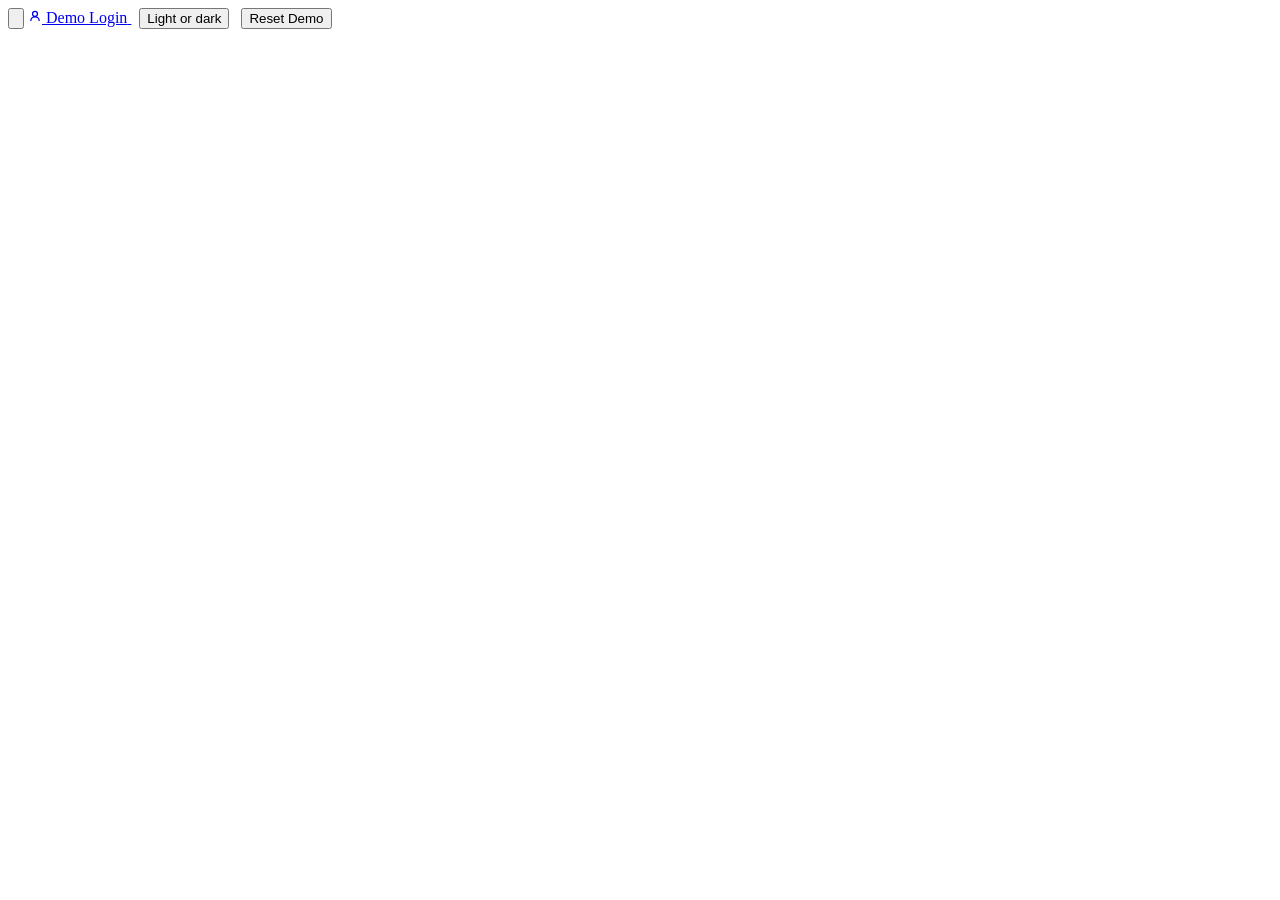
==== index.html @ dd15f779 "feat: add responsive SPPU Student Hub with smooth navigation and light/dark mode" ====
<!DOCTYPE html>
<html lang="en">
<head>
  <meta charset="utf-8">
  <meta name="viewport" content="width=device-width, initial-scale=1, viewport-fit=cover">
  <title>SPPU Pathshala</title>
  <link rel="stylesheet" href="https://fonts.googleapis.com/css2?family=IBM+Plex+Sans+Condensed:wght@600;700&family=IBM+Plex+Sans:wght@400;500&family=IBM+Plex+Mono:wght@500&display=swap">
  <link rel="stylesheet" href="styles.css">
</head>
<body>
  <div class="app">
    <nav class="side" id="side"></nav>
    <main class="main">
      <div class="top">
        <button class="tg" data-a="side" aria-label="Open sidebar">
          <svg viewBox="0 0 20 20" aria-hidden="true">
            <rect x="2.5" y="4" width="15" height="12" rx="3.2"/>
            <path d="M7.5 4v12"/>
          </svg>
        </button>
        <span class="d" id="bm"></span>
        <a class="top-btn" href="login.html" id="u-chip" style="margin-left:auto">
          <svg viewBox="0 0 20 20" width="14" height="14" fill="none" stroke="currentColor" stroke-width="1.8" aria-hidden="true">
            <circle cx="10" cy="7" r="3.5"/>
            <path d="M4 17c0-3.2 2.7-5.8 6-5.8s6 2.6 6 5.8"/>
          </svg>
          <span id="u-name">Demo Login</span>
        </a>
        <button class="top-btn" style="margin-left:8px" data-a="th">Light or dark</button>
        <button class="top-btn" style="margin-left:8px" data-a="resetData" title="Reset all modules back to initial demo data">Reset Demo</button>
      </div>
      <div id="v"></div>
    </main>
  </div>
  <nav class="bn" id="bn"></nav>
  <div id="m"></div>
  <svg width="0" height="0" style="position:absolute" aria-hidden="true">
    <defs>
      <filter id="lens2" x="0" y="0" width="100%" height="100%" color-interpolation-filters="sRGB">
        <feImage href="data:image/svg+xml,%3Csvg xmlns='http://www.w3.org/2000/svg' width='200' height='38'%3E%3Cdefs%3E%3ClinearGradient id='h'%3E%3Cstop offset='0' stop-color='rgb(255,128,128)'/%3E%3Cstop offset='.1' stop-color='rgb(214,128,128)'/%3E%3Cstop offset='.9' stop-color='rgb(42,128,128)'/%3E%3Cstop offset='1' stop-color='rgb(0,128,128)'/%3E%3C/linearGradient%3E%3C/defs%3E%3Crect width='200' height='38' fill='url(%23h)'/%3E%3C/svg%3E" x="0" y="0" width="100%" height="100%" preserveAspectRatio="none" result="mx"/>
        <feImage href="data:image/svg+xml,%3Csvg xmlns='http://www.w3.org/2000/svg' width='200' height='38'%3E%3Cdefs%3E%3ClinearGradient id='v' x2='0' y2='1'%3E%3Cstop offset='0' stop-color='rgb(128,255,128)'/%3E%3Cstop offset='.18' stop-color='rgb(128,150,128)'/%3E%3Cstop offset='.82' stop-color='rgb(128,106,128)'/%3E%3Cstop offset='1' stop-color='rgb(128,0,128)'/%3E%3C/linearGradient%3E%3C/defs%3E%3Crect width='200' height='38' fill='url(%23v)'/%3E%3C/svg%3E" x="0" y="0" width="100%" height="100%" preserveAspectRatio="none" result="my"/>
        <feGaussianBlur in="SourceGraphic" stdDeviation=".4" result="s"/>
        <feDisplacementMap in="s" in2="mx" scale="30" xChannelSelector="R" yChannelSelector="B" result="d1"/>
        <feDisplacementMap in="d1" in2="my" scale="30" xChannelSelector="B" yChannelSelector="G"/>
      </filter>
      <filter id="lens" x="0" y="0" width="100%" height="100%" color-interpolation-filters="sRGB">
        <feImage href="data:image/svg+xml,%3Csvg xmlns='http://www.w3.org/2000/svg' width='200' height='38'%3E%3Cdefs%3E%3ClinearGradient id='l'%3E%3Cstop offset='0' stop-color='rgb(232,128,128)'/%3E%3Cstop offset='1' stop-color='rgb(128,128,128)'/%3E%3C/linearGradient%3E%3ClinearGradient id='r'%3E%3Cstop offset='0' stop-color='rgb(128,128,128)'/%3E%3Cstop offset='1' stop-color='rgb(128,128,128)'/%3E%3C/linearGradient%3E%3C/defs%3E%3Crect width='200' height='38' fill='url(%23l)'/%3E%3C/svg%3E" x="0" y="0" width="100%" height="100%" preserveAspectRatio="none" result="mx"/>
        <feImage href="data:image/svg+xml,%3Csvg xmlns='http://www.w3.org/2000/svg' width='200' height='38'%3E%3Cdefs%3E%3ClinearGradient id='v' x2='0' y2='1'%3E%3Cstop offset='0' stop-color='rgb(128,128,128)'/%3E%3Cstop offset='1' stop-color='rgb(128,128,128)'/%3E%3C/linearGradient%3E%3C/defs%3E%3Crect width='200' height='38' fill='url(%23v)'/%3E%3C/svg%3E" x="0" y="0" width="100%" height="100%" preserveAspectRatio="none" result="my"/>
        <feGaussianBlur in="SourceGraphic" stdDeviation=".4" result="s"/>
        <feDisplacementMap in="s" in2="mx" scale="30" xChannelSelector="R" yChannelSelector="B" result="d1"/>
        <feDisplacementMap in="d1" in2="my" scale="30" xChannelSelector="B" yChannelSelector="G"/>
      </filter>
    </defs>
  </svg>
  <script src="script.js"></script>
</body>
</html>
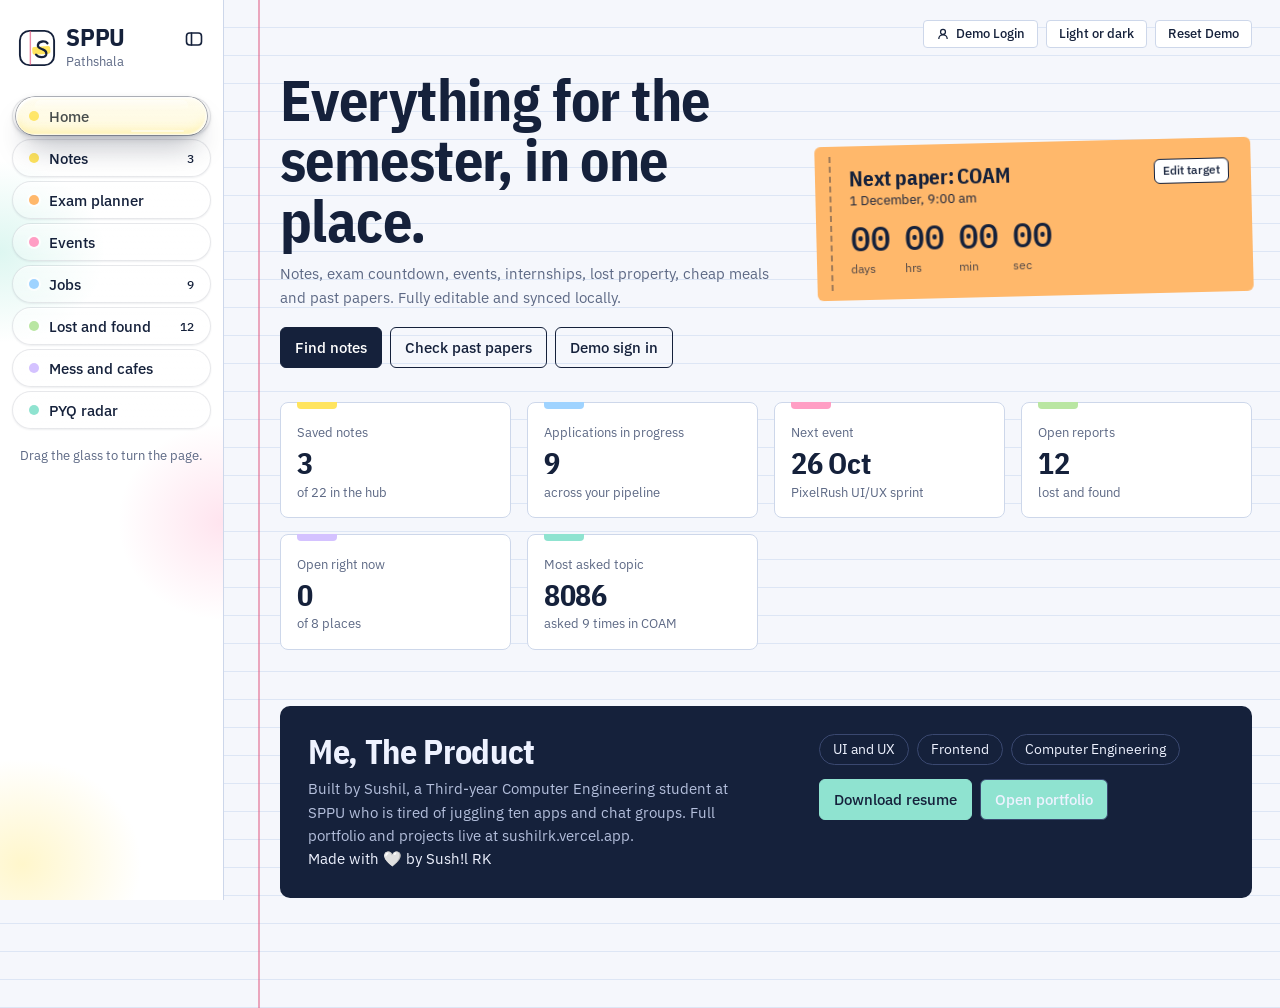
==== commit 7cf2f732: "add : feature update v1" ====
--- a/index.html
+++ b/index.html
@@ -4,6 +4,7 @@
   <meta charset="utf-8">
   <meta name="viewport" content="width=device-width, initial-scale=1, viewport-fit=cover">
   <title>SPPU Pathshala</title>
+  <link rel="icon" type="image/svg+xml" href="data:image/svg+xml,%3Csvg xmlns='http://www.w3.org/2000/svg' viewBox='0 0 40 40'%3E%3Crect x='2' y='2' width='36' height='36' rx='10' fill='%23fff' stroke='%2315213b' stroke-width='2'/%3E%3Cpath d='M13 2v36' stroke='%23e0577f' stroke-width='1.5' opacity='.7'/%3E%3Crect x='15' y='18.5' width='19' height='8' rx='2' transform='rotate(-4 24 22)' fill='%23ffe45e'/%3E%3Cpath d='M31 15c-2-2.7-9-2.7-10 1.5-.8 3.5 3 4.1 5 4.9 3 1.2 4.6 2.6 3.6 5.8-1.2 3.2-8.1 3.2-10.6-.2' fill='none' stroke='%2315213b' stroke-width='2.4' stroke-linecap='round' stroke-linejoin='round'/%3E%3C/svg%3E">
   <link rel="stylesheet" href="https://fonts.googleapis.com/css2?family=IBM+Plex+Sans+Condensed:wght@600;700&family=IBM+Plex+Sans:wght@400;500&family=IBM+Plex+Mono:wght@500&display=swap">
   <link rel="stylesheet" href="styles.css">
 </head>
--- a/styles.css
+++ b/styles.css
@@ -0,0 +1,1446 @@
+:root {
+    --bg: #f5f7fc;
+    --rule: #dde6f5;
+    --paper: #fff;
+    --ink: #15213b;
+    --mute: #5d6985;
+    --line: #cdd7ea;
+    --mar: #e0577f;
+    --on: #15213b;
+    --foot: #15213b;
+    --notes: #ffe45e;
+    --planner: #ffb86b;
+    --events: #ff9ec4;
+    --jobs: #9fd3ff;
+    --lost: #b9e6a2;
+    --mess: #d4c2ff;
+    --pyq: #8fe3d0;
+    --home: #ffe45e;
+    color-scheme: light;
+    box-sizing: border-box;
+    padding-top: env(safe-area-inset-top, 0px);
+    padding-bottom: env(safe-area-inset-bottom, 0px)
+}
+
+@media(prefers-color-scheme:dark) {
+    :root:not([data-theme="light"]) {
+        --bg: #000000;
+        --rule: #0d0d0d;
+        --paper: #161616;
+        --ink: #f0f0f0;
+        --mute: #6b7280;
+        --line: #2a2a2a;
+        --foot: #000000;
+        --card-shadow: 0 2px 8px rgba(0,0,0,.8), 0 0 0 1px rgba(255,255,255,.06);
+        --card-hover-shadow: 0 4px 20px rgba(0,0,0,.9), 0 0 0 1px rgba(255,255,255,.12);
+        color-scheme: dark
+    }
+}
+
+:root[data-theme="dark"] {
+    --bg: #000000;
+    --rule: #0d0d0d;
+    --paper: #161616;
+    --ink: #f0f0f0;
+    --mute: #6b7280;
+    --line: #2a2a2a;
+    --foot: #000000;
+    --card-shadow: 0 2px 8px rgba(0,0,0,.8), 0 0 0 1px rgba(255,255,255,.06);
+    --card-hover-shadow: 0 4px 20px rgba(0,0,0,.9), 0 0 0 1px rgba(255,255,255,.12);
+    color-scheme: dark
+}
+
+html {
+    scroll-padding-top: env(safe-area-inset-top, 0px)
+}
+
+* {
+    box-sizing: border-box;
+    margin: 0
+}
+
+body {
+    font: 15px/1.55 'IBM Plex Sans', system-ui, sans-serif;
+    color: var(--ink);
+    background: repeating-linear-gradient(transparent 0 27px, var(--rule) 27px 28px), var(--bg)
+}
+
+.d {
+    font-family: 'IBM Plex Sans Condensed', 'Arial Narrow', sans-serif;
+    font-weight: 700;
+    letter-spacing: -.01em;
+    line-height: 1.05
+}
+
+.app {
+    display: grid;
+    grid-template-columns: 224px 1fr;
+    min-height: 100vh
+}
+
+.side {
+    position: sticky;
+    top: env(safe-area-inset-top, 0px);
+    height: 100vh;
+    background: var(--paper);
+    border-right: 1px solid var(--line);
+    padding: 22px 12px;
+    display: flex;
+    flex-direction: column;
+    gap: 3px
+}
+
+.side .d {
+    font-size: 23px;
+    padding: 0 10px 18px
+}
+
+button,
+select,
+input,
+textarea {
+    font: inherit;
+    color: inherit
+}
+
+.nv {
+    all: unset;
+    cursor: pointer;
+    display: flex;
+    align-items: center;
+    gap: 10px;
+    padding: 9px 10px;
+    border-radius: 6px;
+    font-weight: 500;
+    color: var(--mute)
+}
+
+.nv i {
+    width: 10px;
+    height: 10px;
+    border-radius: 50%;
+    background: var(--c)
+}
+
+.nv.on {
+    background: var(--c);
+    color: var(--on)
+}
+
+.nv.on i {
+    background: var(--on)
+}
+
+.nv b {
+    margin-left: auto;
+    font: 500 12px 'IBM Plex Mono', monospace
+}
+
+:focus-visible {
+    outline: 2px solid var(--ink);
+    outline-offset: 2px
+}
+
+.main {
+    position: relative;
+    padding: 20px 28px 110px 56px;
+    min-width: 0
+}
+
+.main::before {
+    content: "";
+    position: absolute;
+    left: 34px;
+    top: 0;
+    bottom: 0;
+    width: 1.5px;
+    background: var(--mar);
+    opacity: .5
+}
+
+.top {
+    display: flex;
+    justify-content: space-between;
+    align-items: center;
+    margin-bottom: 22px
+}
+
+.top .d {
+    font-size: 19px;
+    display: none
+}
+
+.view {
+    max-width: 1000px;
+    --c: var(--home)
+}
+
+.ph {
+    margin-bottom: 22px
+}
+
+.ph h1 {
+    font-size: clamp(30px, 5vw, 44px)
+}
+
+.hl {
+    background: linear-gradient(transparent 52%, var(--c) 52% 90%, transparent 90%);
+    padding: 0 5px;
+    margin-left: -5px;
+    -webkit-box-decoration-break: clone;
+    box-decoration-break: clone
+}
+
+.lead {
+    max-width: 58ch;
+    color: var(--mute);
+    margin-top: 10px
+}
+
+/* ── Scroll-reveal animation ─────────────────────────────── */
+.reveal-hidden {
+    opacity: 0 !important;
+    transform: translateY(26px) !important;
+    transition:
+        opacity  .8s cubic-bezier(.25,.9,.3,1),
+        transform .8s cubic-bezier(.25,.9,.3,1) !important;
+    will-change: opacity, transform
+}
+
+.reveal-visible {
+    opacity: 1 !important;
+    transform: translateY(0) !important
+}
+
+@media(prefers-reduced-motion: reduce) {
+    .reveal-hidden,
+    .reveal-visible {
+        opacity: 1 !important;
+        transform: none !important;
+        transition: none !important
+    }
+}
+/* ────────────────────────────────────────────────────────── */
+
+
+.grid {
+    display: grid;
+    grid-template-columns: repeat(auto-fill, minmax(250px, 1fr));
+    gap: 16px
+}
+
+.card {
+    position: relative;
+    background: var(--paper);
+    border: 1px solid var(--line);
+    border-radius: 8px;
+    padding: 20px 16px 14px;
+    box-shadow: var(--card-shadow, none);
+    transition: box-shadow .25s, border-color .25s, transform .25s cubic-bezier(.25,.9,.3,1)
+}
+
+.card:hover {
+    border-color: color-mix(in srgb, var(--c, var(--ink)) 60%, var(--line));
+    transform: translateY(-3px);
+    box-shadow: var(--card-hover-shadow, 0 6px 20px rgba(21,33,59,.12)),
+                0 0 0 1px color-mix(in srgb, var(--c, transparent) 18%, transparent)
+}
+
+.card::before {
+    content: "";
+    position: absolute;
+    top: -1px;
+    left: 16px;
+    width: 40px;
+    height: 7px;
+    background: var(--c);
+    border-radius: 0 0 4px 4px
+}
+
+.card h3 {
+    font-size: 16px;
+    font-weight: 500;
+    line-height: 1.35;
+    margin-bottom: 6px
+}
+
+.row {
+    display: flex;
+    gap: 8px;
+    align-items: center;
+    flex-wrap: wrap
+}
+
+.sp {
+    justify-content: space-between
+}
+
+.tag {
+    display: inline-block;
+    background: var(--c);
+    color: var(--on);
+    border-radius: 99px;
+    padding: 1px 10px;
+    font-size: 12.5px;
+    font-weight: 500
+}
+
+.tag.q {
+    background: none;
+    border: 1px solid var(--line);
+    color: var(--mute)
+}
+
+.sm {
+    font-size: 13px;
+    color: var(--mute)
+}
+
+.mono {
+    font-family: 'IBM Plex Mono', monospace
+}
+
+.btn {
+    cursor: pointer;
+    border: 1px solid var(--ink);
+    background: var(--ink);
+    color: var(--paper);
+    border-radius: 6px;
+    padding: 8px 14px;
+    font-weight: 500;
+    text-decoration: none;
+    display: inline-block
+}
+
+.btn.alt {
+    background: none;
+    color: var(--ink)
+}
+
+.btn.s {
+    padding: 4px 10px;
+    font-size: 13px
+}
+
+.chip {
+    cursor: pointer;
+    border: 1px solid var(--line);
+    background: var(--paper);
+    border-radius: 99px;
+    padding: 4px 13px;
+    font-size: 13.5px
+}
+
+.chip.on {
+    background: var(--c);
+    color: var(--on);
+    border-color: var(--ink)
+}
+
+.top-btn {
+    cursor: pointer;
+    border: 1px solid var(--line);
+    background: var(--paper);
+    border-radius: 4px;
+    padding: 5px 12px;
+    font-size: 13px;
+    font-weight: 500;
+    display: inline-flex;
+    align-items: center;
+    gap: 6px;
+    line-height: 1.2;
+    white-space: nowrap;
+    color: var(--ink);
+    text-decoration: none
+}
+
+.top-btn:hover {
+    border-color: var(--ink);
+    background: var(--rule)
+}
+
+.bar {
+    display: flex;
+    gap: 10px;
+    flex-wrap: wrap;
+    margin-bottom: 18px;
+    align-items: center
+}
+
+input,
+select,
+textarea {
+    background: var(--paper);
+    border: 1px solid var(--line);
+    border-radius: 6px;
+    padding: 9px 11px;
+    min-width: 0
+}
+
+input[type=search] {
+    flex: 1 1 220px
+}
+
+textarea {
+    width: 100%;
+    min-height: 80px
+}
+
+.ib {
+    all: unset;
+    cursor: pointer;
+    padding: 4px;
+    border-radius: 6px;
+    display: inline-flex
+}
+
+.ib svg {
+    width: 20px;
+    height: 20px;
+    fill: none;
+    stroke: var(--ink);
+    stroke-width: 1.7
+}
+
+.ib.on svg {
+    fill: var(--c);
+}
+
+.empty {
+    color: var(--mute);
+    padding: 26px 0
+}
+
+.hero {
+    display: grid;
+    grid-template-columns: 1.15fr 1fr;
+    gap: 34px;
+    align-items: center;
+    margin-bottom: 34px
+}
+
+.hero h1 {
+    font-size: clamp(36px, 6vw, 58px);
+    margin-bottom: 6px
+}
+
+.ticket {
+    position: relative;
+    background: var(--planner);
+    color: var(--on);
+    padding: 20px 22px 18px 34px;
+    border-radius: 6px;
+    transform: rotate(-1.4deg)
+}
+
+.ticket::before {
+    content: "";
+    position: absolute;
+    left: 14px;
+    top: 10px;
+    bottom: 10px;
+    border-left: 2px dashed rgba(21, 33, 59, .4)
+}
+
+.ticket .d {
+    font-size: 21px
+}
+
+.cd {
+    display: flex;
+    gap: 14px;
+    margin: 10px 0 6px
+}
+
+.cd span {
+    font: 500 34px/1 'IBM Plex Mono', monospace
+}
+
+.cd small {
+    display: block;
+    font: 12px 'IBM Plex Sans', sans-serif;
+    opacity: .75;
+    margin-top: 4px
+}
+
+.tiles {
+    display: grid;
+    grid-template-columns: repeat(auto-fill, minmax(210px, 1fr));
+    gap: 16px
+}
+
+.tile {
+    all: unset;
+    cursor: pointer;
+    position: relative;
+    background: var(--paper);
+    border: 1px solid var(--line);
+    border-radius: 8px;
+    padding: 20px 16px 14px;
+    display: block;
+    box-shadow: var(--card-shadow, none);
+    transition: box-shadow .25s, border-color .25s, transform .25s cubic-bezier(.25,.9,.3,1)
+}
+
+.tile::before {
+    content: "";
+    position: absolute;
+    top: -1px;
+    left: 16px;
+    width: 40px;
+    height: 7px;
+    background: var(--c);
+    border-radius: 0 0 4px 4px
+}
+
+.tile:hover {
+    border-color: color-mix(in srgb, var(--c, var(--ink)) 70%, var(--line));
+    transform: translateY(-3px);
+    box-shadow: var(--card-hover-shadow, 0 6px 20px rgba(21,33,59,.12)),
+                0 0 0 1px color-mix(in srgb, var(--c, transparent) 20%, transparent)
+}
+
+.tile .d {
+    font-size: 30px;
+    margin: 4px 0
+}
+
+table {
+    width: 100%;
+    border-collapse: collapse;
+    background: var(--paper);
+    border: 1px solid var(--line)
+}
+
+td,
+th {
+    text-align: left;
+    padding: 9px 12px;
+    border-bottom: 1px solid var(--line)
+}
+
+th {
+    font-weight: 500;
+    color: var(--mute)
+}
+
+.sum {
+    display: grid;
+    grid-template-columns: repeat(4, 1fr);
+    gap: 10px;
+    margin-bottom: 16px
+}
+
+.sum button {
+    all: unset;
+    cursor: pointer;
+    background: var(--paper);
+    border: 1px solid var(--line);
+    border-radius: 8px;
+    padding: 10px 12px
+}
+
+.sum button.on {
+    border-color: var(--ink);
+    background: var(--c);
+    color: var(--on)
+}
+
+.sum .d {
+    font-size: 28px;
+    display: block
+}
+
+.two {
+    display: grid;
+    grid-template-columns: 1.4fr 1fr;
+    gap: 20px
+}
+
+.fq {
+    display: grid;
+    grid-template-columns: 130px 1fr 24px;
+    gap: 10px;
+    align-items: center;
+    margin: 8px 0;
+    font-size: 14px
+}
+
+.fq div {
+    height: 12px;
+    background: var(--rule);
+    border-radius: 3px
+}
+
+.fq i {
+    display: block;
+    height: 100%;
+    background: var(--c);
+    border-radius: 3px
+}
+
+.rev {
+    display: none;
+    margin-top: 10px;
+    border-top: 1px dashed var(--line);
+    padding-top: 8px
+}
+
+.open .rev {
+    display: block
+}
+
+.polaroid {
+    height: 110px;
+    border-radius: 6px;
+    margin-bottom: 12px;
+    background: repeating-linear-gradient(135deg, var(--rule) 0 8px, transparent 8px 16px);
+    display: grid;
+    place-items: center;
+    color: var(--mute);
+    font-size: 13px;
+    border: 1px solid var(--line);
+    position: relative;
+    overflow: hidden;
+}
+
+.polaroid img {
+    width: 100%;
+    height: 100%;
+    object-fit: cover;
+    display: block;
+    transition: transform .3s ease;
+}
+
+.card:hover .polaroid img {
+    transform: scale(1.04);
+}
+
+.polaroid .badge {
+    position: absolute;
+    top: 6px;
+    right: 6px;
+    background: rgba(21, 33, 59, .82);
+    color: #fff;
+    padding: 2px 8px;
+    border-radius: 99px;
+    font-size: 11px;
+    font-weight: 500;
+    backdrop-filter: blur(4px);
+}
+
+.me {
+    margin-top: 56px;
+    background: var(--foot);
+    color: #eef2ff;
+    border-radius: 10px;
+    padding: 28px;
+    display: grid;
+    grid-template-columns: 1.2fr 1fr;
+    gap: 24px
+}
+
+.me h2 {
+    font-size: 34px;
+    margin-bottom: 8px
+}
+
+.me p {
+    color: #b4bfdc;
+    max-width: 50ch
+}
+
+.me .chip {
+    background: none;
+    color: #eef2ff;
+    border-color: #3a4870;
+    cursor: default
+}
+
+.me .btn {
+    background: var(--pyq);
+    border-color: var(--pyq);
+    color: #15213b
+}
+
+#m {
+    position: fixed;
+    inset: 0;
+    background: rgba(10, 15, 30, .5);
+    display: none;
+    align-items: center;
+    justify-content: center;
+    z-index: 20
+}
+
+#m.on {
+    display: flex
+}
+
+.sheet {
+    background: var(--paper);
+    border-radius: 12px;
+    padding: 22px;
+    width: min(440px, 92vw);
+    display: grid;
+    gap: 12px;
+    max-height: 88vh;
+    overflow: auto
+}
+
+.sheet h2 {
+    font-size: 26px
+}
+
+.bn {
+    --tw: 87px;
+    --lw: 83px;
+    --sp: cubic-bezier(.3, 1.3, .45, 1);
+    display: none;
+    position: fixed;
+    left: 14px;
+    right: 14px;
+    bottom: calc(10px + env(safe-area-inset-bottom, 0px));
+    height: 64px;
+    padding: 0 6px;
+    z-index: 5;
+    touch-action: none;
+    user-select: none;
+    -webkit-user-select: none;
+    -webkit-touch-callout: none;
+    -webkit-tap-highlight-color: transparent
+}
+
+.bn .bg {
+    position: absolute;
+    inset: 0;
+    z-index: 0;
+    border-radius: 99px;
+    border: 1px solid var(--gl-e);
+    background: linear-gradient(180deg, var(--gl-a), var(--gl-b)), color-mix(in srgb, var(--paper) 30%, transparent);
+    -webkit-backdrop-filter: blur(16px) saturate(1.7);
+    backdrop-filter: blur(16px) saturate(1.7);
+    box-shadow: inset 0 1.5px 0 var(--gl-i), inset 0 -2px 6px rgba(21, 33, 59, .08), 0 12px 30px var(--gl-s), 0 2px 6px var(--gl-s)
+}
+
+.bt {
+    all: unset;
+    box-sizing: border-box;
+    flex: 1 1 0;
+    min-width: 0;
+    height: 100%;
+    position: relative;
+    z-index: 2;
+    display: flex;
+    flex-direction: column;
+    align-items: center;
+    justify-content: center;
+    gap: 4px;
+    cursor: pointer;
+    color: var(--mute);
+    font: 500 10.5px/1 'IBM Plex Sans', system-ui, sans-serif;
+    white-space: nowrap;
+    transition: color .2s;
+    -webkit-tap-highlight-color: transparent
+}
+
+.bt:focus-visible {
+    outline: 2px solid var(--ink);
+    outline-offset: -5px;
+    border-radius: 99px
+}
+
+.bt svg {
+    width: 23px;
+    height: 23px;
+    fill: none;
+    stroke: currentColor;
+    stroke-width: 1.7;
+    stroke-linecap: round;
+    stroke-linejoin: round;
+    transition: transform .3s var(--sp), fill .25s
+}
+
+.bt.hot {
+    color: var(--ink)
+}
+
+.bt.hot svg {
+    fill: color-mix(in srgb, var(--c) 60%, transparent);
+    transform: translateY(-1px) scale(1.08)
+}
+
+.bt b {
+    position: absolute;
+    top: 9px;
+    left: calc(50% + 7px);
+    min-width: 14px;
+    height: 14px;
+    padding: 0 3px;
+    border-radius: 99px;
+    background: var(--mar);
+    color: #fff;
+    font: 600 9px/14px 'IBM Plex Mono', monospace;
+    text-align: center
+}
+
+.bt b:empty {
+    display: none
+}
+
+.bl {
+    --sh: 0 12px 22px -10px rgba(14, 22, 45, .34), 0 2px 6px rgba(14, 22, 45, .14);
+    position: absolute;
+    left: 0;
+    top: 6px;
+    bottom: 6px;
+    width: var(--lw);
+    z-index: 1;
+    border-radius: 99px;
+    pointer-events: none;
+    will-change: transform;
+    transition: transform .55s var(--sp);
+    background: linear-gradient(180deg, rgba(255, 255, 255, calc(.18 + var(--gt)*.3)), rgba(255, 255, 255, calc(.04 + var(--gt)*.15)) 55%, rgba(255, 255, 255, calc(.12 + var(--gt)*.2))), color-mix(in srgb, var(--c, var(--home)) calc(12% + var(--gt)*26%), transparent);
+    -webkit-backdrop-filter: saturate(1.6) brightness(1.06);
+    backdrop-filter: saturate(1.6) brightness(1.06);
+    box-shadow: 0 0 0 .75px rgba(14, 22, 45, .34), inset 0 0 0 1px rgba(255, 255, 255, .3), inset 2.5px 2.5px 2px -1.5px #fff, inset -2.5px -2.5px 2px -1.5px rgba(255, 255, 255, .75), inset 0 12px 14px -12px rgba(255, 255, 255, .95), inset 0 -14px 16px -14px color-mix(in srgb, var(--c, var(--home)) 80%, transparent), var(--sh)
+}
+
+.bl::before {
+    content: "";
+    position: absolute;
+    left: 14%;
+    right: 14%;
+    top: 3px;
+    height: 30%;
+    border-radius: 99px;
+    background: linear-gradient(180deg, rgba(255, 255, 255, .85), rgba(255, 255, 255, 0));
+    opacity: .5
+}
+
+.bl.drag {
+    scale: 1.14 1.16;
+    --sh: 0 24px 34px -12px rgba(14, 22, 45, .42), 0 6px 14px rgba(14, 22, 45, .2);
+    transition: none
+}
+
+.bl.catch {
+    transition: transform .22s cubic-bezier(.2, .8, .3, 1)
+}
+
+@media(prefers-reduced-motion:reduce) {
+
+    .bl,
+    .bt svg {
+        transition: none !important
+    }
+}
+
+@media(max-width:820px) {
+    .app {
+        display: block
+    }
+
+    .side {
+        display: none
+    }
+
+    .bn {
+        display: flex
+    }
+
+    .main {
+        padding: 16px 16px 112px 32px
+    }
+
+    .main::before {
+        left: 16px
+    }
+
+    .top .d {
+        display: block
+    }
+
+    .hero,
+    .two,
+    .me {
+        grid-template-columns: 1fr
+    }
+
+    .sum {
+        grid-template-columns: repeat(2, 1fr)
+    }
+
+    #m {
+        align-items: flex-end
+    }
+
+    .sheet {
+        width: 100%;
+        border-radius: 16px 16px 0 0;
+        padding-bottom: calc(22px + env(safe-area-inset-bottom, 0px))
+    }
+
+    .top-btn {
+        padding: 4px 9px;
+        font-size: 12px;
+        gap: 5px;
+        border-radius: 4px
+    }
+}
+
+@media(prefers-reduced-motion:no-preference) {
+    .ticket {
+        animation: land .6s cubic-bezier(.2, .9, .3, 1.2)
+    }
+
+    @keyframes land {
+        from {
+            transform: rotate(5deg) translateY(-18px);
+            opacity: 0
+        }
+    }
+}
+
+:root {
+    --gl-a: rgba(255, 255, 255, .62);
+    --gl-b: rgba(255, 255, 255, .1);
+    --gl-e: rgba(255, 255, 255, .75);
+    --gl-i: rgba(255, 255, 255, .95);
+    --gl-s: rgba(21, 33, 59, .18);
+    --gl-h: rgba(255, 255, 255, .8);
+    --gt: .2
+}
+
+@media(prefers-color-scheme:dark) {
+    :root:not([data-theme="light"]) {
+        --gl-a: rgba(255, 255, 255, .16);
+        --gl-b: rgba(255, 255, 255, .03);
+        --gl-e: rgba(255, 255, 255, .22);
+        --gl-i: rgba(255, 255, 255, .35);
+        --gl-s: rgba(0, 0, 0, .5);
+        --gl-h: rgba(255, 255, 255, .26)
+    }
+}
+
+:root[data-theme="dark"] {
+    --gl-a: rgba(255, 255, 255, .16);
+    --gl-b: rgba(255, 255, 255, .03);
+    --gl-e: rgba(255, 255, 255, .22);
+    --gl-i: rgba(255, 255, 255, .35);
+    --gl-s: rgba(0, 0, 0, .5);
+    --gl-h: rgba(255, 255, 255, .26)
+}
+
+body {
+    overflow-x: clip
+}
+
+.top {
+    position: relative;
+    z-index: 8
+}
+
+.glass {
+    cursor: pointer;
+    display: inline-flex;
+    align-items: center;
+    gap: 8px;
+    padding: 7px 14px;
+    border-radius: 99px;
+    font-weight: 500;
+    color: var(--ink);
+    border: 1px solid var(--gl-e);
+    background: linear-gradient(180deg, var(--gl-a), var(--gl-b));
+    -webkit-backdrop-filter: blur(14px) saturate(1.8);
+    backdrop-filter: blur(14px) saturate(1.8);
+    box-shadow: inset 0 1.5px 0 var(--gl-i), inset 0 -2px 5px rgba(21, 33, 59, .1), 0 6px 16px var(--gl-s)
+}
+
+.glass svg {
+    transition: transform .25s
+}
+
+.glass[aria-expanded=true] svg {
+    transform: rotate(180deg)
+}
+
+.ddp {
+    position: absolute;
+    right: 0;
+    top: calc(100% + 8px);
+    width: 236px;
+    padding: 8px;
+    border-radius: 24px;
+    border: 1px solid var(--gl-e);
+    background: linear-gradient(160deg, var(--gl-a), var(--gl-b)), color-mix(in srgb, var(--paper) 55%, transparent);
+    -webkit-backdrop-filter: blur(22px) saturate(1.8);
+    backdrop-filter: blur(22px) saturate(1.8);
+    box-shadow: inset 0 1.5px 0 var(--gl-i), 0 18px 44px var(--gl-s);
+    transform-origin: top right;
+    transform: scale(.92) translateY(-8px);
+    opacity: 0;
+    visibility: hidden;
+    transition: transform .28s cubic-bezier(.3, 1.4, .5, 1), opacity .2s, visibility 0s .28s
+}
+
+.ddp.on {
+    transform: none;
+    opacity: 1;
+    visibility: visible;
+    transition-delay: 0s
+}
+
+.ddp .sm {
+    padding: 8px 10px 2px
+}
+
+.trk {
+    position: relative;
+    display: flex;
+    flex-direction: column;
+    gap: 4px;
+    padding: 4px
+}
+
+.it {
+    all: unset;
+    box-sizing: border-box;
+    height: 38px;
+    display: flex;
+    align-items: center;
+    gap: 10px;
+    padding: 0 16px;
+    border-radius: 99px;
+    cursor: pointer;
+    font-weight: 500;
+    border: 1px solid var(--gl-e);
+    background: linear-gradient(180deg, var(--gl-a), var(--gl-b));
+    box-shadow: inset 0 1px 0 var(--gl-i), 0 1px 3px var(--gl-s);
+    position: relative;
+    z-index: 1
+}
+
+.it:focus-visible {
+    outline: 2px solid var(--ink)
+}
+
+.it i {
+    width: 10px;
+    height: 10px;
+    border-radius: 50%;
+    background: var(--c);
+    box-shadow: 0 0 0 2px var(--gl-e)
+}
+
+.it.hot {
+    color: var(--ink)
+}
+
+.thumb {
+    position: absolute;
+    left: 4px;
+    right: 4px;
+    top: 4px;
+    height: 38px;
+    z-index: 2;
+    border-radius: 99px;
+    cursor: grab;
+    touch-action: none;
+    border: 1px solid var(--gl-e);
+    background: radial-gradient(130% 150% at 18% 0, var(--gl-h), transparent 58%), color-mix(in srgb, var(--c, var(--home)) 34%, transparent);
+    -webkit-backdrop-filter: blur(1.5px) saturate(2.2) brightness(1.08);
+    backdrop-filter: blur(1.5px) saturate(2.2) brightness(1.08);
+    box-shadow: inset 0 2px 1px var(--gl-i), inset 0 -4px 7px rgba(21, 33, 59, .14), inset 0 0 16px var(--gl-h), 0 10px 24px var(--gl-s), 0 2px 4px var(--gl-s);
+    will-change: transform;
+    transition: transform .55s cubic-bezier(.3, 1.45, .45, 1)
+}
+
+.thumb.drag {
+    transition: none;
+    cursor: grabbing;
+    scale: 1.05 1.14
+}
+
+.flip {
+    position: absolute;
+    inset: 0;
+    z-index: 4;
+    pointer-events: none;
+    transform-origin: left center;
+    transform-style: preserve-3d;
+    -webkit-transform-style: preserve-3d
+}
+
+.fr,
+.bk {
+    position: absolute;
+    inset: 0;
+    overflow: hidden;
+    backface-visibility: hidden;
+    -webkit-backface-visibility: hidden;
+    background: repeating-linear-gradient(transparent 0 27px, var(--rule) 27px 28px), var(--bg)
+}
+
+.fr {
+    padding: var(--pt, 76px) 28px 110px 56px
+}
+
+.bk {
+    padding: var(--pt, 76px) 28px 110px 56px;
+    transform: rotateY(180deg)
+}
+
+.fr::before,
+.bk::before {
+    content: "";
+    position: absolute;
+    left: 34px;
+    top: 0;
+    bottom: 0;
+    width: 1.5px;
+    background: var(--mar);
+    opacity: .5
+}
+
+.shd {
+    position: absolute;
+    inset: 0;
+    background: linear-gradient(90deg, rgba(10, 15, 30, .35), transparent 70%);
+    opacity: 0
+}
+
+.bk .shd {
+    background: linear-gradient(270deg, rgba(10, 15, 30, .3), transparent 70%)
+}
+
+.flip.rev .hl {
+    background-size: 0 100%
+}
+
+.hl {
+    background-repeat: no-repeat;
+    background-size: 100% 100%
+}
+
+.sw .hl {
+    background-size: 0 100%;
+    animation: mark .85s cubic-bezier(.55, .1, .25, 1) var(--hd, .45s) forwards
+}
+
+@keyframes mark {
+    to {
+        background-size: 100% 100%
+    }
+}
+
+@media(max-width:820px) {
+
+    .fr,
+    .bk {
+        padding: var(--pt, 76px) 16px 112px 32px
+    }
+
+    .fr::before,
+    .bk::before {
+        left: 16px
+    }
+}
+
+@media(prefers-reduced-motion:reduce) {
+    .sw .hl {
+        animation: none;
+        background-size: 100% 100%
+    }
+}
+
+.side {
+    background: radial-gradient(150px 130px at 0% 28%, color-mix(in srgb, var(--pyq) 30%, transparent), transparent 70%), radial-gradient(150px 140px at 100% 58%, color-mix(in srgb, var(--events) 28%, transparent), transparent 70%), radial-gradient(170px 150px at 10% 96%, color-mix(in srgb, var(--notes) 32%, transparent), transparent 70%), var(--paper)
+}
+
+.brand {
+    all: unset;
+    cursor: pointer;
+    display: flex;
+    align-items: center;
+    gap: 10px;
+    padding: 2px 6px 18px
+}
+
+.brand:focus-visible {
+    outline: 2px solid var(--ink);
+    outline-offset: 2px
+}
+
+.brand b {
+    display: block;
+    font: 700 25px/1 'IBM Plex Sans Condensed', 'Arial Narrow', sans-serif;
+    letter-spacing: -.01em
+}
+
+.brand small {
+    display: block;
+    font-size: 13px;
+    color: var(--mute);
+    margin-top: 3px
+}
+
+.lg {
+    flex: none
+}
+
+.it b {
+    margin-left: auto;
+    font: 500 12px 'IBM Plex Mono', monospace
+}
+
+.side .trk {
+    padding: 4px 0
+}
+
+@media(prefers-color-scheme:dark) {
+    :root:not([data-theme="light"]) .lg {
+        filter: drop-shadow(0 0 7px rgba(255, 228, 94, .38))
+    }
+}
+
+:root[data-theme="dark"] .lg {
+    filter: drop-shadow(0 0 7px rgba(255, 228, 94, .38))
+}
+
+.hl {
+    position: relative
+}
+
+.pen {
+    display: none;
+    position: absolute;
+    left: 0;
+    top: 68%;
+    width: 32px;
+    height: 32px;
+    margin: -30px 0 0 -16px;
+    transform-origin: 50% 100%;
+    transform: rotate(34deg);
+    pointer-events: none
+}
+
+.sw .pen {
+    display: block;
+    opacity: 0;
+    animation: pen .85s cubic-bezier(.55, .1, .25, 1) var(--hd, .45s) forwards
+}
+
+@keyframes pen {
+    0% {
+        left: 0;
+        opacity: 0
+    }
+
+    5% {
+        opacity: 1
+    }
+
+    25% {
+        top: 72%
+    }
+
+    50% {
+        top: 64%
+    }
+
+    75% {
+        top: 71%
+    }
+
+    93% {
+        opacity: 1
+    }
+
+    100% {
+        left: 100%;
+        top: 68%;
+        opacity: 0
+    }
+}
+
+.flip.rev .pen {
+    display: none
+}
+
+@media(prefers-reduced-motion:reduce) {
+    .sw .pen {
+        animation: none;
+        opacity: 1
+    }
+}
+
+.thumb {
+    border: 1px solid color-mix(in srgb, var(--ink) 16%, transparent);
+    background: linear-gradient(180deg, rgba(255, 255, 255, .3), rgba(255, 255, 255, .03) 40%, rgba(255, 255, 255, .03) 60%, rgba(255, 255, 255, .14)), color-mix(in srgb, var(--c, var(--home)) 24%, transparent);
+    -webkit-backdrop-filter: blur(.4px) saturate(1.9) brightness(1.08);
+    backdrop-filter: blur(.4px) saturate(1.9) brightness(1.08);
+    backdrop-filter: url(#lens) saturate(1.9) brightness(1.08);
+    box-shadow: inset 2px 2px 1.5px -1px rgba(255, 255, 255, .95), inset -2px -2px 1.5px -1px rgba(255, 255, 255, .5), inset -1px -1px 0 color-mix(in srgb, var(--ink) 10%, transparent), inset 0 10px 12px -10px rgba(255, 255, 255, .9), inset 0 -12px 14px -12px color-mix(in srgb, var(--c, var(--home)) 75%, transparent), 0 16px 28px -8px rgba(21, 33, 59, .34), 0 3px 8px rgba(21, 33, 59, .16)
+}
+
+.thumb::before {
+    content: "";
+    position: absolute;
+    left: 14%;
+    right: 14%;
+    top: 2px;
+    height: 34%;
+    border-radius: 99px;
+    background: linear-gradient(180deg, rgba(255, 255, 255, .65), transparent);
+    opacity: .45;
+    pointer-events: none
+}
+
+.it {
+    background: linear-gradient(180deg, color-mix(in srgb, var(--paper) 55%, transparent), color-mix(in srgb, var(--paper) 15%, transparent));
+    border-color: color-mix(in srgb, var(--ink) 10%, transparent);
+    box-shadow: inset 0 1px 0 rgba(255, 255, 255, .6), 0 1px 2px rgba(21, 33, 59, .07)
+}
+
+.pen {
+    display: block;
+    left: 100%
+}
+
+@keyframes pen {
+    0% {
+        left: 0;
+        opacity: 0
+    }
+
+    5% {
+        opacity: 1
+    }
+
+    25% {
+        top: 72%
+    }
+
+    50% {
+        top: 64%
+    }
+
+    75% {
+        top: 71%
+    }
+
+    100% {
+        left: 100%;
+        top: 68%;
+        opacity: 1
+    }
+}
+
+.app {
+    transition: grid-template-columns .42s cubic-bezier(.3, .9, .3, 1)
+}
+
+.side {
+    width: 224px;
+    transition: transform .42s cubic-bezier(.3, .9, .3, 1)
+}
+
+.app.col {
+    grid-template-columns: 0 1fr
+}
+
+.app.col .side {
+    transform: translateX(-224px);
+    visibility: hidden;
+    transition: transform .42s cubic-bezier(.3, .9, .3, 1), visibility 0s .42s
+}
+
+.sh {
+    display: flex;
+    justify-content: space-between;
+    align-items: flex-start
+}
+
+.tg {
+    all: unset;
+    cursor: pointer;
+    flex: none;
+    width: 34px;
+    height: 34px;
+    display: grid;
+    place-items: center;
+    border-radius: 10px;
+    color: var(--ink)
+}
+
+.tg:hover {
+    background: var(--rule)
+}
+
+.tg:focus-visible {
+    outline: 2px solid var(--ink)
+}
+
+.tg svg {
+    width: 20px;
+    height: 20px;
+    fill: none;
+    stroke: currentColor;
+    stroke-width: 1.6;
+    stroke-linecap: round
+}
+
+.top .tg {
+    display: none
+}
+
+.app.col .top .tg {
+    display: grid
+}
+
+@media(max-width:820px) {
+    .app {
+        transition: none
+    }
+
+    .top .tg,
+    .app.col .top .tg {
+        display: none !important
+    }
+}
+
+:root {
+    --gt: .2
+}
+
+.thumb {
+    border: 0;
+    background: linear-gradient(180deg, rgba(255, 255, 255, calc(.1 + var(--gt)*.35)), rgba(255, 255, 255, calc(.02 + var(--gt)*.2)) 55%, rgba(255, 255, 255, calc(.08 + var(--gt)*.25))), color-mix(in srgb, var(--c, var(--home)) calc(10% + var(--gt)*30%), transparent);
+    -webkit-backdrop-filter: blur(calc(.6px + var(--gt)*6px)) saturate(1.8) brightness(1.06);
+    backdrop-filter: blur(calc(.6px + var(--gt)*6px)) saturate(1.8) brightness(1.06);
+    backdrop-filter: url(#lens2) blur(calc(.4px + var(--gt)*5px)) saturate(1.8) brightness(1.06);
+    box-shadow: 0 0 0 .75px rgba(14, 22, 45, .42), inset 0 0 0 1px rgba(255, 255, 255, .28), inset 2.5px 2.5px 2px -1.5px #fff, inset -2.5px -2.5px 2px -1.5px rgba(255, 255, 255, .75), inset 0 12px 14px -12px rgba(255, 255, 255, .95), inset 0 -14px 16px -14px color-mix(in srgb, var(--c, var(--home)) 80%, transparent), 0 18px 30px -10px rgba(14, 22, 45, .38), 0 3px 8px rgba(14, 22, 45, .18)
+}
+
+.thumb::before {
+    left: 10%;
+    right: 10%;
+    top: 3px;
+    height: 30%;
+    background: linear-gradient(180deg, rgba(255, 255, 255, .85), rgba(255, 255, 255, 0));
+    opacity: .5
+}
+
+.thumb::after {
+    content: "";
+    position: absolute;
+    right: 12%;
+    bottom: 3px;
+    width: 28%;
+    height: 2px;
+    border-radius: 2px;
+    background: rgba(255, 255, 255, .75);
+    opacity: .7;
+    pointer-events: none
+}
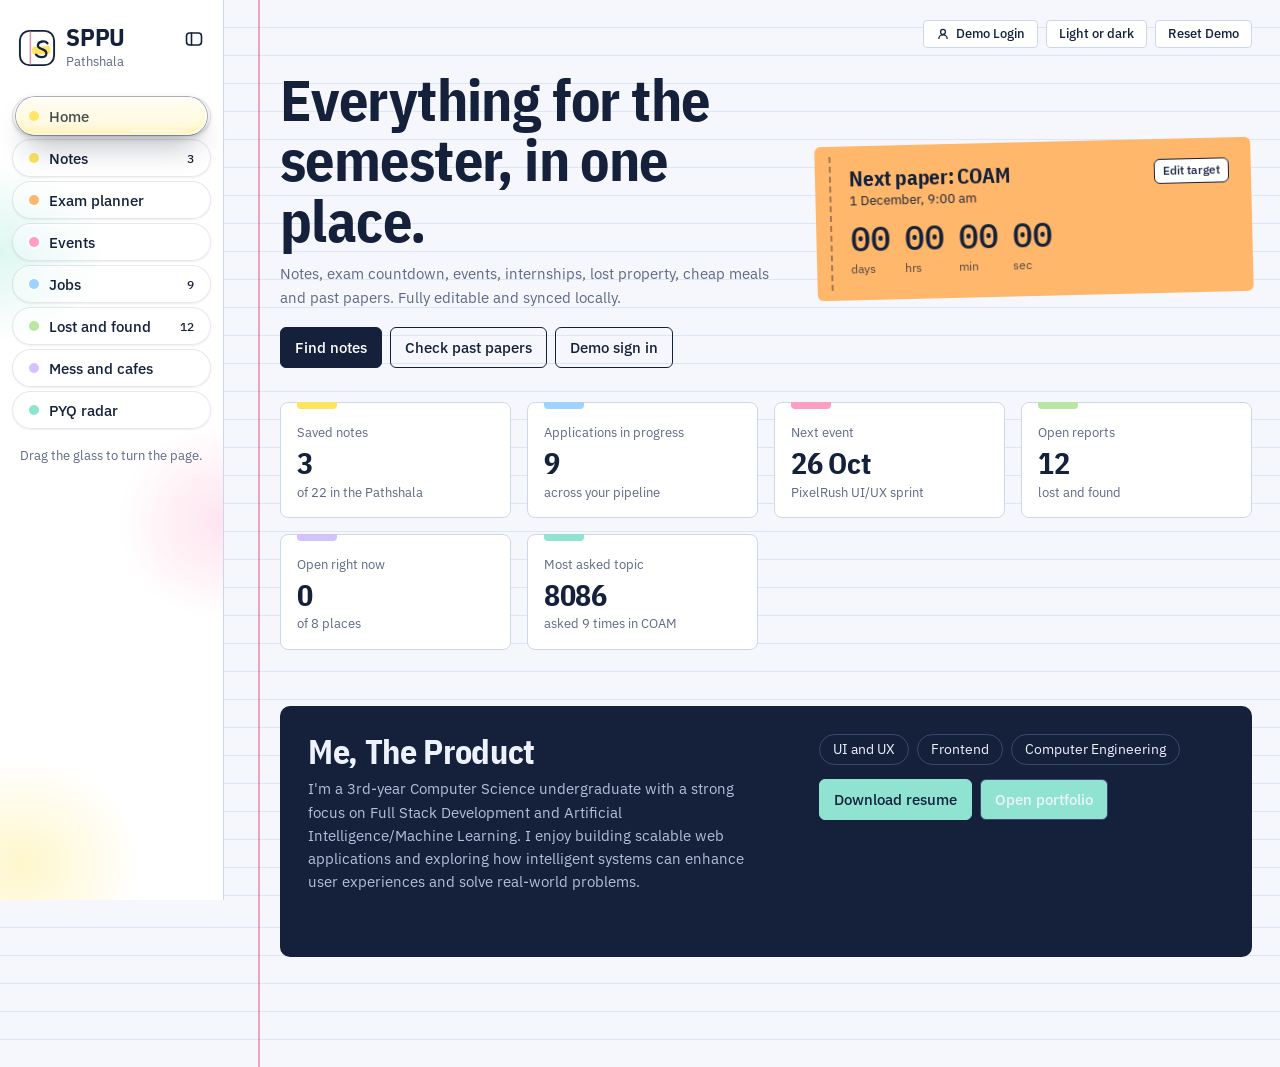
==== commit ddb6d1dc: "fix: mobile viewport scaling and responsive fit" ====
--- a/index.html
+++ b/index.html
@@ -2,7 +2,11 @@
 <html lang="en">
 <head>
   <meta charset="utf-8">
-  <meta name="viewport" content="width=device-width, initial-scale=1, viewport-fit=cover">
+  <meta name="viewport" content="width=device-width, initial-scale=1.0, viewport-fit=cover, maximum-scale=1.0, minimum-scale=1.0, user-scalable=no">
+  <meta name="format-detection" content="telephone=no">
+  <meta name="mobile-web-app-capable" content="yes">
+  <meta name="apple-mobile-web-app-capable" content="yes">
+  <meta name="apple-mobile-web-app-status-bar-style" content="black-translucent">
   <title>SPPU Pathshala</title>
   <link rel="icon" type="image/svg+xml" href="data:image/svg+xml,%3Csvg xmlns='http://www.w3.org/2000/svg' viewBox='0 0 40 40'%3E%3Crect x='2' y='2' width='36' height='36' rx='10' fill='%23fff' stroke='%2315213b' stroke-width='2'/%3E%3Cpath d='M13 2v36' stroke='%23e0577f' stroke-width='1.5' opacity='.7'/%3E%3Crect x='15' y='18.5' width='19' height='8' rx='2' transform='rotate(-4 24 22)' fill='%23ffe45e'/%3E%3Cpath d='M31 15c-2-2.7-9-2.7-10 1.5-.8 3.5 3 4.1 5 4.9 3 1.2 4.6 2.6 3.6 5.8-1.2 3.2-8.1 3.2-10.6-.2' fill='none' stroke='%2315213b' stroke-width='2.4' stroke-linecap='round' stroke-linejoin='round'/%3E%3C/svg%3E">
   <link rel="stylesheet" href="https://fonts.googleapis.com/css2?family=IBM+Plex+Sans+Condensed:wght@600;700&family=IBM+Plex+Sans:wght@400;500&family=IBM+Plex+Mono:wght@500&display=swap">
--- a/styles.css
+++ b/styles.css
@@ -51,18 +51,31 @@
 }
 
 html {
-    scroll-padding-top: env(safe-area-inset-top, 0px)
+    scroll-padding-top: env(safe-area-inset-top, 0px);
+    scroll-behavior: smooth;
+    height: 100%;
+    -webkit-text-size-adjust: 100%
 }
 
 * {
     box-sizing: border-box;
-    margin: 0
+    margin: 0;
+    -webkit-tap-highlight-color: transparent
 }
 
 body {
     font: 15px/1.55 'IBM Plex Sans', system-ui, sans-serif;
     color: var(--ink);
-    background: repeating-linear-gradient(transparent 0 27px, var(--rule) 27px 28px), var(--bg)
+    background: repeating-linear-gradient(transparent 0 27px, var(--rule) 27px 28px), var(--bg);
+    -webkit-font-smoothing: antialiased;
+    -moz-osx-font-smoothing: grayscale;
+    text-rendering: optimizeLegibility;
+    min-height: 100dvh;
+    width: 100%;
+    max-width: 100vw;
+    overflow-x: hidden;
+    touch-action: manipulation;
+    position: relative
 }
 
 .d {
@@ -75,7 +88,7 @@
 .app {
     display: grid;
     grid-template-columns: 224px 1fr;
-    min-height: 100vh
+    min-height: 100dvh
 }
 
 .side {
@@ -112,14 +125,22 @@
     padding: 9px 10px;
     border-radius: 6px;
     font-weight: 500;
-    color: var(--mute)
+    color: var(--mute);
+    transition: background .25s cubic-bezier(.25,.9,.3,1), color .25s cubic-bezier(.25,.9,.3,1), transform .25s cubic-bezier(.25,.9,.3,1)
+}
+
+.nv:hover:not(.on) {
+    background: color-mix(in srgb, var(--c) 10%, transparent);
+    color: var(--ink);
+    transform: translateX(2px)
 }
 
 .nv i {
     width: 10px;
     height: 10px;
     border-radius: 50%;
-    background: var(--c)
+    background: var(--c);
+    transition: background .25s cubic-bezier(.25,.9,.3,1)
 }
 
 .nv.on {
@@ -131,6 +152,15 @@
     background: var(--on)
 }
 
+@media(prefers-reduced-motion: reduce) {
+    .nv {
+        transition: none
+    }
+    .nv:hover:not(.on) {
+        transform: none
+    }
+}
+
 .nv b {
     margin-left: auto;
     font: 500 12px 'IBM Plex Mono', monospace
@@ -144,7 +174,8 @@
 .main {
     position: relative;
     padding: 20px 28px 110px 56px;
-    min-width: 0
+    min-width: 0;
+    max-width: 100%
 }
 
 .main::before {
@@ -200,16 +231,16 @@
 /* ── Scroll-reveal animation ─────────────────────────────── */
 .reveal-hidden {
     opacity: 0 !important;
-    transform: translateY(26px) !important;
+    transform: translateY(28px) scale(0.98) !important;
     transition:
-        opacity  .8s cubic-bezier(.25,.9,.3,1),
-        transform .8s cubic-bezier(.25,.9,.3,1) !important;
+        opacity  .9s cubic-bezier(.25,.9,.3,1),
+        transform .9s cubic-bezier(.25,.9,.3,1) !important;
     will-change: opacity, transform
 }
 
 .reveal-visible {
     opacity: 1 !important;
-    transform: translateY(0) !important
+    transform: translateY(0) scale(1) !important
 }
 
 @media(prefers-reduced-motion: reduce) {
@@ -236,14 +267,32 @@
     border-radius: 8px;
     padding: 20px 16px 14px;
     box-shadow: var(--card-shadow, none);
-    transition: box-shadow .25s, border-color .25s, transform .25s cubic-bezier(.25,.9,.3,1)
+    transition: box-shadow .3s cubic-bezier(.25,.9,.3,1), border-color .3s cubic-bezier(.25,.9,.3,1), transform .3s cubic-bezier(.25,.9,.3,1)
 }
 
 .card:hover {
-    border-color: color-mix(in srgb, var(--c, var(--ink)) 60%, var(--line));
-    transform: translateY(-3px);
-    box-shadow: var(--card-hover-shadow, 0 6px 20px rgba(21,33,59,.12)),
-                0 0 0 1px color-mix(in srgb, var(--c, transparent) 18%, transparent)
+    border-color: color-mix(in srgb, var(--c, var(--ink)) 65%, var(--line));
+    transform: translateY(-4px) scale(1.01);
+    box-shadow: var(--card-hover-shadow, 0 10px 28px rgba(21,33,59,.16)),
+                0 0 0 1px color-mix(in srgb, var(--c, transparent) 22%, transparent)
+}
+
+.card[role="button"] {
+    outline: none
+}
+
+.card[role="button"]:focus-visible {
+    outline: 2px solid var(--ink);
+    outline-offset: 2px
+}
+
+@media(prefers-reduced-motion: reduce) {
+    .card {
+        transition: border-color .2s, box-shadow .2s
+    }
+    .card:hover {
+        transform: none
+    }
 }
 
 .card::before {
@@ -309,12 +358,39 @@
     padding: 8px 14px;
     font-weight: 500;
     text-decoration: none;
-    display: inline-block
+    display: inline-block;
+    transition: transform .25s cubic-bezier(.25,.9,.3,1), box-shadow .25s cubic-bezier(.25,.9,.3,1), opacity .2s;
+    will-change: transform
+}
+
+.btn:hover:not(:disabled) {
+    transform: translateY(-1px);
+    box-shadow: 0 4px 14px rgba(21,33,59,.18)
+}
+
+.btn:active:not(:disabled) {
+    transform: translateY(0);
+    box-shadow: 0 2px 8px rgba(21,33,59,.14)
 }
 
 .btn.alt {
     background: none;
     color: var(--ink)
+}
+
+.btn.alt:hover:not(:disabled) {
+    background: var(--rule)
+}
+
+@media(prefers-reduced-motion: reduce) {
+    .btn {
+        transition: none
+    }
+    .btn:hover:not(:disabled),
+    .btn:active:not(:disabled) {
+        transform: none;
+        box-shadow: none
+    }
 }
 
 .btn.s {
@@ -328,13 +404,28 @@
     background: var(--paper);
     border-radius: 99px;
     padding: 4px 13px;
-    font-size: 13.5px
+    font-size: 13.5px;
+    transition: background .25s cubic-bezier(.25,.9,.3,1), color .25s cubic-bezier(.25,.9,.3,1), border-color .25s cubic-bezier(.25,.9,.3,1), transform .25s cubic-bezier(.25,.9,.3,1)
+}
+
+.chip:hover:not(.on) {
+    border-color: var(--ink);
+    transform: translateY(-1px)
 }
 
 .chip.on {
     background: var(--c);
     color: var(--on);
     border-color: var(--ink)
+}
+
+@media(prefers-reduced-motion: reduce) {
+    .chip {
+        transition: none
+    }
+    .chip:hover:not(.on) {
+        transform: none
+    }
 }
 
 .top-btn {
@@ -351,21 +442,41 @@
     line-height: 1.2;
     white-space: nowrap;
     color: var(--ink);
-    text-decoration: none
+    text-decoration: none;
+    transition: border-color .25s cubic-bezier(.25,.9,.3,1), background .25s cubic-bezier(.25,.9,.3,1), transform .25s cubic-bezier(.25,.9,.3,1)
 }
 
 .top-btn:hover {
     border-color: var(--ink);
-    background: var(--rule)
-}
-
-.bar {
-    display: flex;
-    gap: 10px;
-    flex-wrap: wrap;
-    margin-bottom: 18px;
-    align-items: center
-}
+    background: var(--rule);
+    transform: translateY(-1px)
+}
+
+@media(prefers-reduced-motion: reduce) {
+    .top-btn {
+        transition: none
+    }
+    .top-btn:hover {
+        transform: none
+    }
+}
+
+    .bar {
+        display: flex;
+        gap: 8px;
+        flex-wrap: wrap;
+        margin-bottom: 18px;
+        align-items: center
+    }
+
+    .bar > * {
+        flex: 1 1 140px;
+        min-width: 0
+    }
+
+    .bar > .btn {
+        flex: 0 0 auto
+    }
 
 input,
 select,
@@ -374,7 +485,8 @@
     border: 1px solid var(--line);
     border-radius: 6px;
     padding: 9px 11px;
-    min-width: 0
+    min-width: 0;
+    max-width: 100%
 }
 
 input[type=search] {
@@ -391,7 +503,13 @@
     cursor: pointer;
     padding: 4px;
     border-radius: 6px;
-    display: inline-flex
+    display: inline-flex;
+    transition: background .2s cubic-bezier(.25,.9,.3,1), transform .2s cubic-bezier(.25,.9,.3,1)
+}
+
+.ib:hover {
+    background: var(--rule);
+    transform: scale(1.08)
 }
 
 .ib svg {
@@ -399,11 +517,21 @@
     height: 20px;
     fill: none;
     stroke: var(--ink);
-    stroke-width: 1.7
+    stroke-width: 1.7;
+    transition: fill .25s cubic-bezier(.25,.9,.3,1)
 }
 
 .ib.on svg {
     fill: var(--c);
+}
+
+@media(prefers-reduced-motion: reduce) {
+    .ib {
+        transition: none
+    }
+    .ib:hover {
+        transform: none
+    }
 }
 
 .empty {
@@ -479,7 +607,8 @@
     padding: 20px 16px 14px;
     display: block;
     box-shadow: var(--card-shadow, none);
-    transition: box-shadow .25s, border-color .25s, transform .25s cubic-bezier(.25,.9,.3,1)
+    transition: box-shadow .3s cubic-bezier(.25,.9,.3,1), border-color .3s cubic-bezier(.25,.9,.3,1), transform .3s cubic-bezier(.25,.9,.3,1);
+    outline: none
 }
 
 .tile::before {
@@ -494,10 +623,24 @@
 }
 
 .tile:hover {
-    border-color: color-mix(in srgb, var(--c, var(--ink)) 70%, var(--line));
-    transform: translateY(-3px);
-    box-shadow: var(--card-hover-shadow, 0 6px 20px rgba(21,33,59,.12)),
-                0 0 0 1px color-mix(in srgb, var(--c, transparent) 20%, transparent)
+    border-color: color-mix(in srgb, var(--c, var(--ink)) 75%, var(--line));
+    transform: translateY(-4px) scale(1.015);
+    box-shadow: var(--card-hover-shadow, 0 10px 26px rgba(21,33,59,.16)),
+                0 0 0 1px color-mix(in srgb, var(--c, transparent) 24%, transparent)
+}
+
+.tile:focus-visible {
+    outline: 2px solid var(--ink);
+    outline-offset: 2px
+}
+
+@media(prefers-reduced-motion: reduce) {
+    .tile {
+        transition: border-color .2s, box-shadow .2s
+    }
+    .tile:hover {
+        transform: none
+    }
 }
 
 .tile .d {
@@ -609,11 +752,20 @@
     height: 100%;
     object-fit: cover;
     display: block;
-    transition: transform .3s ease;
+    transition: transform .4s cubic-bezier(.25,.9,.3,1);
 }
 
 .card:hover .polaroid img {
-    transform: scale(1.04);
+    transform: scale(1.06);
+}
+
+@media(prefers-reduced-motion: reduce) {
+    .polaroid img {
+        transition: none
+    }
+    .card:hover .polaroid img {
+        transform: none
+    }
 }
 
 .polaroid .badge {
@@ -758,7 +910,11 @@
     stroke-width: 1.7;
     stroke-linecap: round;
     stroke-linejoin: round;
-    transition: transform .3s var(--sp), fill .25s
+    transition: transform .35s var(--sp), fill .3s
+}
+
+.bt {
+    transition: color .25s
 }
 
 .bt.hot {
@@ -766,8 +922,8 @@
 }
 
 .bt.hot svg {
-    fill: color-mix(in srgb, var(--c) 60%, transparent);
-    transform: translateY(-1px) scale(1.08)
+    fill: color-mix(in srgb, var(--c) 65%, transparent);
+    transform: translateY(-2px) scale(1.12)
 }
 
 .bt b {
@@ -834,11 +990,22 @@
     .bt svg {
         transition: none !important
     }
+    .bn .bt {
+        transition: none
+    }
 }
 
 @media(max-width:820px) {
+    html, body {
+        overflow-x: hidden;
+        width: 100%;
+        max-width: 100vw
+    }
+
     .app {
-        display: block
+        display: block;
+        width: 100%;
+        max-width: 100vw
     }
 
     .side {
@@ -850,7 +1017,9 @@
     }
 
     .main {
-        padding: 16px 16px 112px 32px
+        padding: 16px 14px calc(112px + env(safe-area-inset-bottom, 0px)) 28px;
+        width: 100%;
+        max-width: 100vw
     }
 
     .main::before {
@@ -882,10 +1051,23 @@
     }
 
     .top-btn {
-        padding: 4px 9px;
-        font-size: 12px;
-        gap: 5px;
+        padding: 4px 8px;
+        font-size: 11.5px;
+        gap: 4px;
         border-radius: 4px
+    }
+
+    .top {
+        gap: 6px;
+        flex-wrap: wrap
+    }
+
+    .grid {
+        grid-template-columns: 1fr
+    }
+
+    .tiles {
+        grid-template-columns: 1fr
     }
 }
 
@@ -1025,6 +1207,61 @@
     outline: 2px solid var(--ink)
 }
 
+/* ── Shimmer Text Effect ───────────────────────────────────── */
+:root {
+  --shimmer-duration: 12s;
+  --shimmer-size: 400%;
+  --shimmer-highlight-opacity: 0.6;
+  --shimmer-gradient-width: 10%;
+  --shimmer-font-weight: 700;
+  --shimmer-base-color: var(--ink);
+  --shimmer-highlight-color: 255, 255, 255;
+}
+
+:root[data-theme="light"] {
+  --shimmer-highlight-opacity: 1;
+  --shimmer-gradient-width: 15%;
+  --shimmer-duration: 20s;
+}
+
+.shimmer-footer {
+  margin-top: 12px;
+}
+
+.shimmer-text {
+    font-weight: var(--shimmer-font-weight);
+    background: linear-gradient(
+        90deg,
+        var(--shimmer-base-color) 0%,
+        var(--shimmer-base-color) calc(50% - var(--shimmer-gradient-width)),
+        rgba(var(--shimmer-highlight-color), var(--shimmer-highlight-opacity)) 50%,
+        var(--shimmer-base-color) calc(50% + var(--shimmer-gradient-width)),
+        var(--shimmer-base-color) 100%
+    );
+    background-size: var(--shimmer-size) 100%;
+    -webkit-background-clip: text;
+    background-clip: text;
+    -webkit-text-fill-color: transparent;
+    animation: shimmer var(--shimmer-duration) linear infinite;
+}
+
+@keyframes shimmer {
+    0% {
+        background-position: var(--shimmer-size) 0;
+    }
+    100% {
+        background-position: calc(var(--shimmer-size) * -1) 0;
+    }
+}
+
+@media(prefers-reduced-motion: reduce) {
+    .shimmer-text {
+        animation: none;
+        -webkit-text-fill-color: var(--shimmer-base-color);
+        background: none;
+    }
+}
+
 .it i {
     width: 10px;
     height: 10px;
@@ -1138,7 +1375,7 @@
 
     .fr,
     .bk {
-        padding: var(--pt, 76px) 16px 112px 32px
+        padding: var(--pt, 76px) 14px calc(112px + env(safe-area-inset-bottom, 0px)) 28px
     }
 
     .fr::before,
@@ -1371,11 +1608,22 @@
     display: grid;
     place-items: center;
     border-radius: 10px;
-    color: var(--ink)
+    color: var(--ink);
+    transition: background .25s cubic-bezier(.25,.9,.3,1), transform .25s cubic-bezier(.25,.9,.3,1)
 }
 
 .tg:hover {
-    background: var(--rule)
+    background: var(--rule);
+    transform: scale(1.05)
+}
+
+@media(prefers-reduced-motion: reduce) {
+    .tg {
+        transition: none
+    }
+    .tg:hover {
+        transform: none
+    }
 }
 
 .tg:focus-visible {
